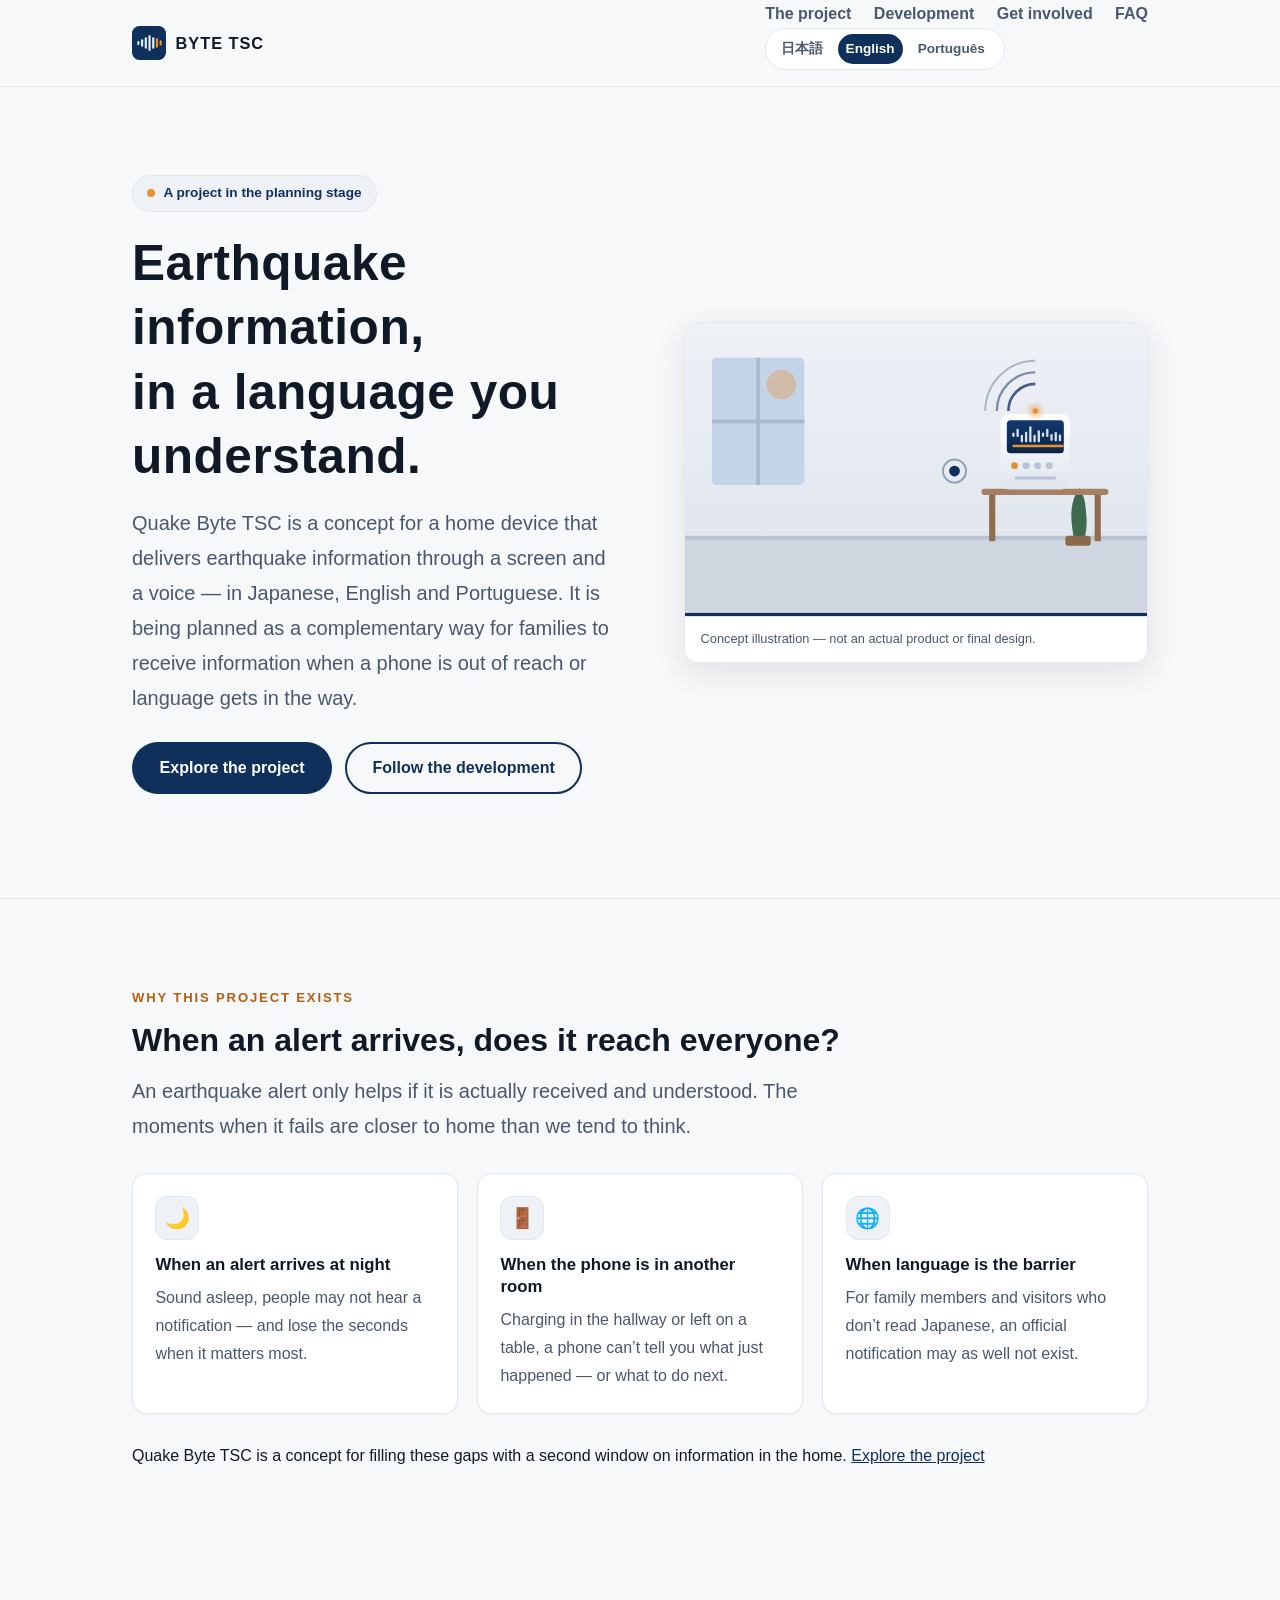
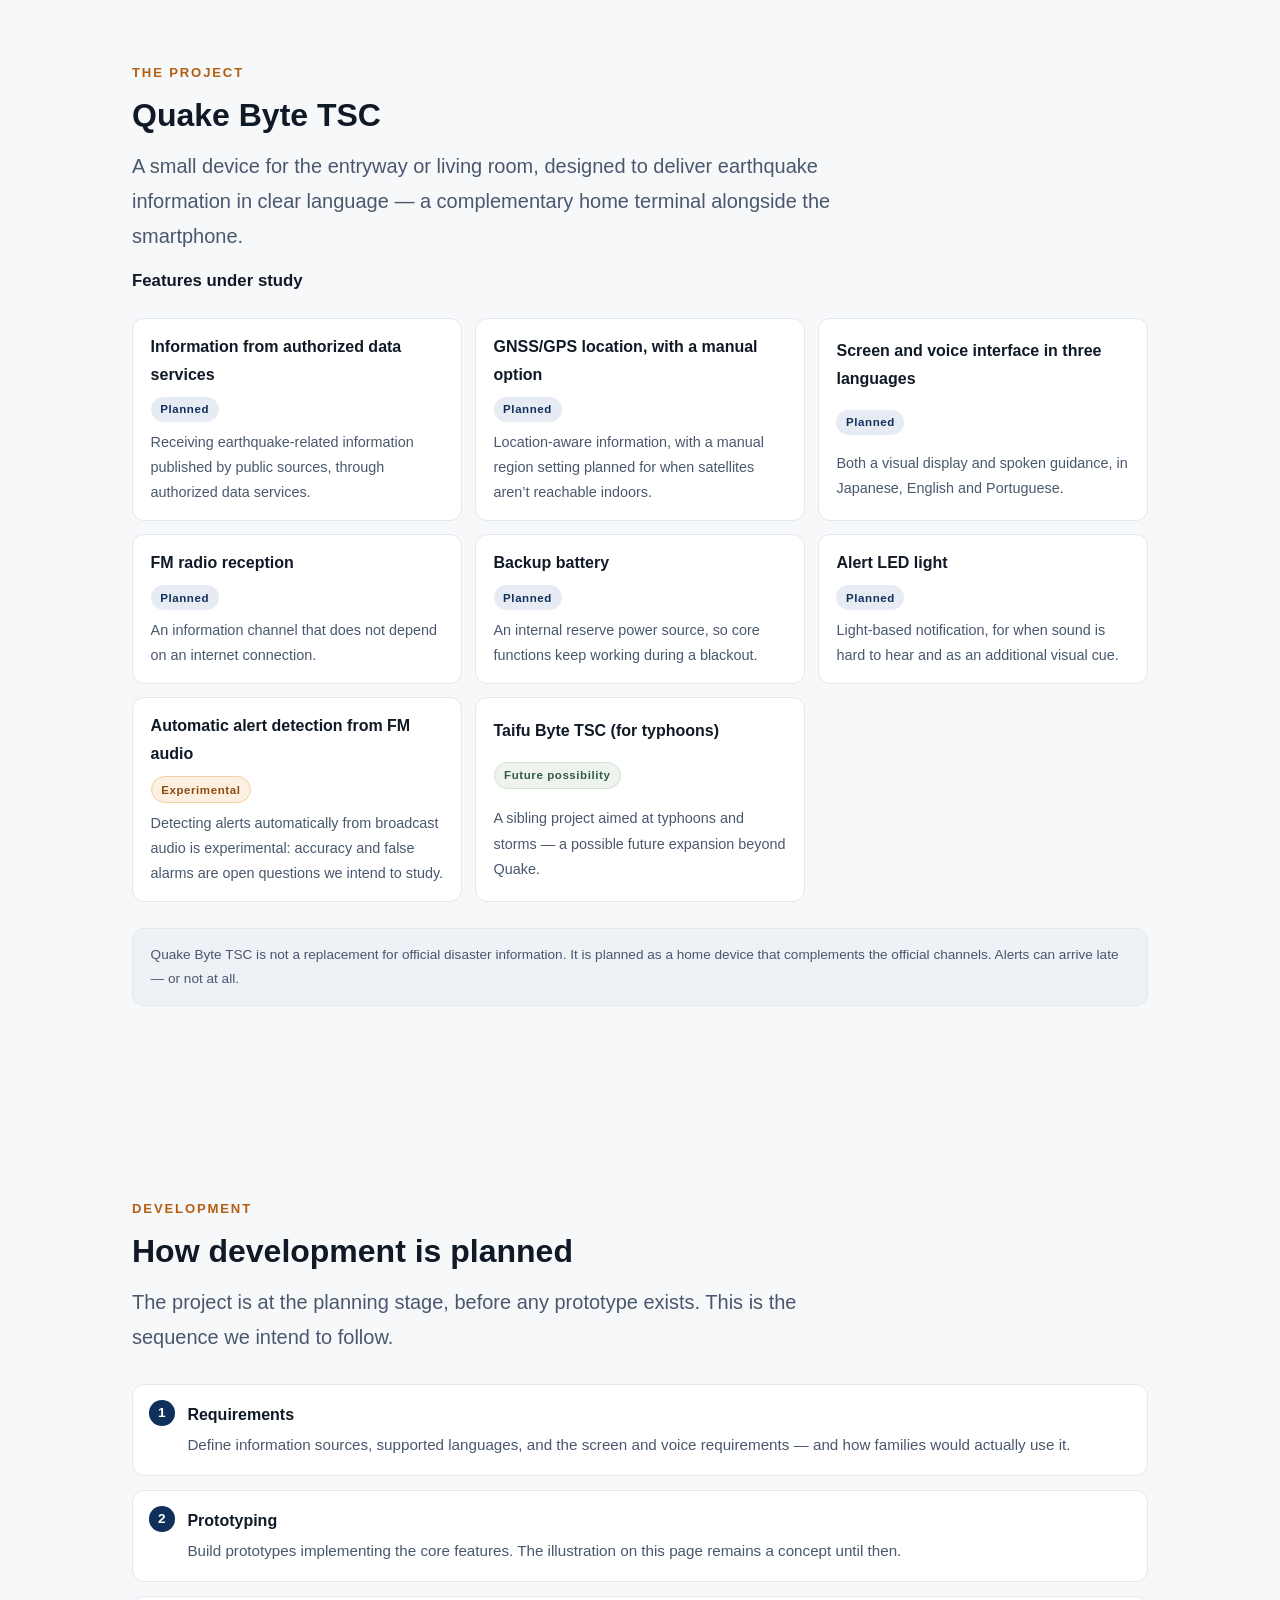
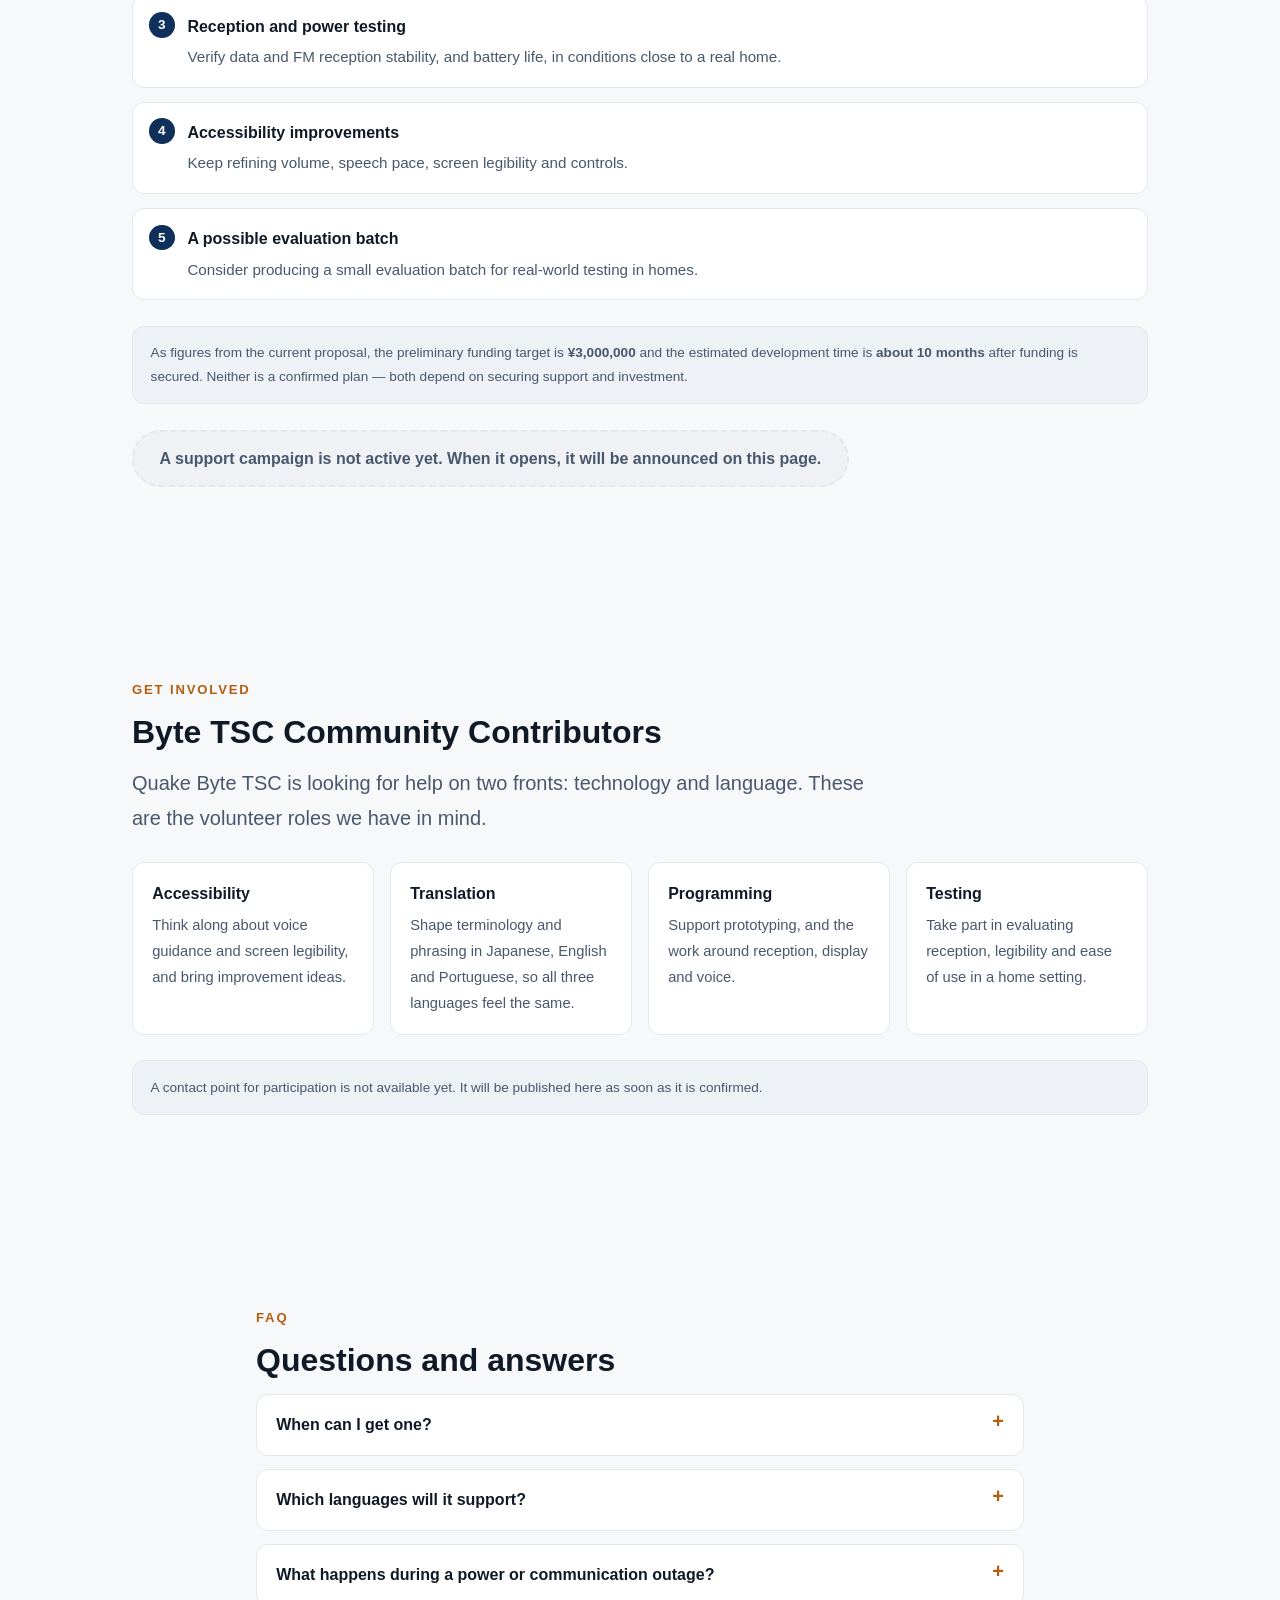
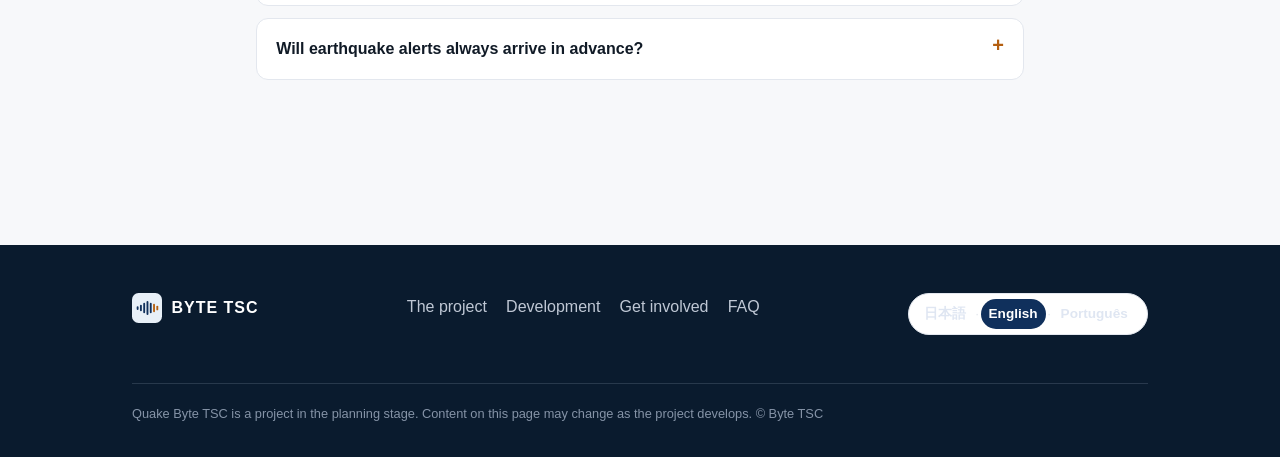
==== en/index.html @ 593bc24e "feat: add multilingual Byte TSC institutional landing page" ====
<!DOCTYPE html>
<html lang="en" data-alt-ja="/" data-alt-en="/en/" data-alt-pt="/pt/">
<head>
  <meta charset="utf-8">
  <meta name="viewport" content="width=device-width, initial-scale=1">

  <title>Quake Byte TSC — Earthquake information in a language you understand. | Byte TSC</title>
  <!-- DEPLOY-METADATA: generated only after confirmed deployment URL -->
  <meta name="description" content="Quake Byte TSC is a concept for a home device that delivers earthquake information through screen and voice. Planned in Japanese, English and Portuguese as a complementary information channel for every family.">


  <link rel="alternate" hreflang="ja" href="/">
  <link rel="alternate" hreflang="en" href="/en/">
  <link rel="alternate" hreflang="pt" href="/pt/">
  <link rel="alternate" hreflang="x-default" href="/">

  <meta property="og:type" content="website">
  <meta property="og:site_name" content="Byte TSC">
  <meta property="og:title" content="Quake Byte TSC — Earthquake information in a language you understand.">
  <meta property="og:description" content="A concept for a home device that delivers earthquake information through screen and voice, in Japanese, English and Portuguese. Byte TSC’s first project.">
  <meta property="og:image:width" content="1200">
  <meta property="og:image:height" content="630">
  <meta property="og:image:alt" content="Concept illustration of the Quake Byte TSC device alongside the BYTE TSC logo">
  <meta property="og:locale" content="en_US">
  <meta property="og:locale:alternate" content="ja_JP">
  <meta property="og:locale:alternate" content="pt_BR">
  <meta name="twitter:card" content="summary_large_image">

  <meta name="theme-color" content="#10305c">
  <link rel="icon" href="/assets/favicon.svg" type="image/svg+xml">
  <link rel="icon" href="/assets/favicon-32.png" type="image/png" sizes="32x32">
  <link rel="icon" href="/assets/favicon-16.png" type="image/png" sizes="16x16">
  <link rel="apple-touch-icon" href="/assets/apple-touch-icon.png">
  <link rel="manifest" href="/site.webmanifest">

  <link rel="stylesheet" href="/assets/css/style.css">
  <script src="/assets/js/lang.js" defer></script>
</head>
<body>
  <a class="skip-link" href="#main">Skip to main content</a>

  <header class="site-header">
    <div class="wrap">
      <a class="brand" href="/en/" aria-label="Byte TSC home (English)">
        <img src="/assets/brand/symbol.svg" alt="" width="34" height="34">
        <span>BYTE TSC</span>
      </a>
      <button class="menu-toggle" type="button" aria-controls="site-nav" aria-expanded="false">Menu</button>
      <nav class="site-nav" id="site-nav" aria-label="Site navigation">
        <ul>
          <li><a href="#project">The project</a></li>
          <li><a href="#development">Development</a></li>
          <li><a href="#participate">Get involved</a></li>
          <li><a href="#faq">FAQ</a></li>
        </ul>
        <p class="lang-switch" data-lang-switch aria-label="Choose language">
          <a data-lang="ja" href="/">日本語</a>
          <span class="sep" aria-hidden="true">·</span>
          <a data-lang="en" href="/en/">English</a>
          <span class="sep" aria-hidden="true">·</span>
          <a data-lang="pt" href="/pt/">Português</a>
        </p>
      </nav>
    </div>
  </header>

  <main id="main">

    <section class="hero" aria-labelledby="hero-title">
      <div class="wrap hero-grid">
        <div>
          <p class="badge">A project in the planning stage</p>
          <h1 id="hero-title">Earthquake information,<br>in a language you understand.</h1>
          <p class="lede">Quake Byte TSC is a concept for a home device that delivers earthquake information through a screen and a voice — in Japanese, English and Portuguese. It is being planned as a complementary way for families to receive information when a phone is out of reach or language gets in the way.</p>
          <p class="btn-row">
            <a class="btn btn-primary" href="#project">Explore the project</a>
            <a class="btn btn-ghost" href="#development">Follow the development</a>
          </p>
        </div>
        <figure class="hero-figure">
          <img src="/assets/img/hero-device.svg"
               alt="Concept illustration of the Quake Byte TSC device in a home: a small terminal on a low shelf showing earthquake information on its screen, with broadcast waves arriving from the left."
               width="1200" height="760" fetchpriority="high">
          <figcaption>Concept illustration — not an actual product or final design.</figcaption>
        </figure>
      </div>
    </section>

    <section class="section" id="situations" aria-labelledby="situations-title">
      <div class="wrap">
        <div class="section-head">
          <p class="eyebrow">Why this project exists</p>
          <h2 id="situations-title">When an alert arrives, does it reach everyone?</h2>
          <p class="lede">An earthquake alert only helps if it is actually received and understood. The moments when it fails are closer to home than we tend to think.</p>
        </div>
        <div class="card-grid">
          <div class="card">
            <div class="card-icon" aria-hidden="true">🌙</div>
            <h3>When an alert arrives at night</h3>
            <p>Sound asleep, people may not hear a notification — and lose the seconds when it matters most.</p>
          </div>
          <div class="card">
            <div class="card-icon" aria-hidden="true">🚪</div>
            <h3>When the phone is in another room</h3>
            <p>Charging in the hallway or left on a table, a phone can’t tell you what just happened — or what to do next.</p>
          </div>
          <div class="card">
            <div class="card-icon" aria-hidden="true">🌐</div>
            <h3>When language is the barrier</h3>
            <p>For family members and visitors who don’t read Japanese, an official notification may as well not exist.</p>
          </div>
        </div>
        <p style="margin-top:1.8rem">
          Quake Byte TSC is a concept for filling these gaps with a second window on information in the home.
          <a href="#project">Explore the project</a>
        </p>
      </div>
    </section>

    <section class="section" id="project" aria-labelledby="project-title">
      <div class="wrap">
        <div class="section-head">
          <p class="eyebrow">The project</p>
          <h2 id="project-title">Quake Byte TSC</h2>
          <p class="lede">A small device for the entryway or living room, designed to deliver earthquake information in clear language — a complementary home terminal alongside the smartphone.</p>
        </div>

        <h3>Features under study</h3>
        <ul class="feature-list">
          <li>
            <span class="fl-label">Information from authorized data services</span>
            <span class="tag tag-plan">Planned</span>
            <span class="fl-desc">Receiving earthquake-related information published by public sources, through authorized data services.</span>
          </li>
          <li>
            <span class="fl-label">GNSS/GPS location, with a manual option</span>
            <span class="tag tag-plan">Planned</span>
            <span class="fl-desc">Location-aware information, with a manual region setting planned for when satellites aren’t reachable indoors.</span>
          </li>
          <li>
            <span class="fl-label">Screen and voice interface in three languages</span>
            <span class="tag tag-plan">Planned</span>
            <span class="fl-desc">Both a visual display and spoken guidance, in Japanese, English and Portuguese.</span>
          </li>
          <li>
            <span class="fl-label">FM radio reception</span>
            <span class="tag tag-plan">Planned</span>
            <span class="fl-desc">An information channel that does not depend on an internet connection.</span>
          </li>
          <li>
            <span class="fl-label">Backup battery</span>
            <span class="tag tag-plan">Planned</span>
            <span class="fl-desc">An internal reserve power source, so core functions keep working during a blackout.</span>
          </li>
          <li>
            <span class="fl-label">Alert LED light</span>
            <span class="tag tag-plan">Planned</span>
            <span class="fl-desc">Light-based notification, for when sound is hard to hear and as an additional visual cue.</span>
          </li>
          <li>
            <span class="fl-label">Automatic alert detection from FM audio</span>
            <span class="tag tag-exp">Experimental</span>
            <span class="fl-desc">Detecting alerts automatically from broadcast audio is experimental: accuracy and false alarms are open questions we intend to study.</span>
          </li>
          <li>
            <span class="fl-label">Taifu Byte TSC (for typhoons)</span>
            <span class="tag tag-future">Future possibility</span>
            <span class="fl-desc">A sibling project aimed at typhoons and storms — a possible future expansion beyond Quake.</span>
          </li>
        </ul>

        <p class="footnote">Quake Byte TSC is not a replacement for official disaster information. It is planned as a home device that complements the official channels. Alerts can arrive late — or not at all.</p>
      </div>
    </section>

    <section class="section" id="development" aria-labelledby="development-title">
      <div class="wrap">
        <div class="section-head">
          <p class="eyebrow">Development</p>
          <h2 id="development-title">How development is planned</h2>
          <p class="lede">The project is at the planning stage, before any prototype exists. This is the sequence we intend to follow.</p>
        </div>

        <ol class="steps">
          <li>
            <strong>Requirements</strong>
            <p>Define information sources, supported languages, and the screen and voice requirements — and how families would actually use it.</p>
          </li>
          <li>
            <strong>Prototyping</strong>
            <p>Build prototypes implementing the core features. The illustration on this page remains a concept until then.</p>
          </li>
          <li>
            <strong>Reception and power testing</strong>
            <p>Verify data and FM reception stability, and battery life, in conditions close to a real home.</p>
          </li>
          <li>
            <strong>Accessibility improvements</strong>
            <p>Keep refining volume, speech pace, screen legibility and controls.</p>
          </li>
          <li>
            <strong>A possible evaluation batch</strong>
            <p>Consider producing a small evaluation batch for real-world testing in homes.</p>
          </li>
        </ol>

        <p class="footnote">
          As figures from the current proposal, the preliminary funding target is <strong>¥3,000,000</strong> and the estimated development time is <strong>about 10 months</strong> after funding is secured.
          Neither is a confirmed plan — both depend on securing support and investment.
        </p>

        <!-- TODO(confirm before publishing): when a support campaign is live with a confirmed URL, replace the note below with a real button.
             Example: <a class="btn btn-primary" href="https://…">Support the project</a>
        -->
        <p style="margin-top:1.6rem">
          <span class="btn-disabled-note">A support campaign is not active yet. When it opens, it will be announced on this page.</span>
        </p>
      </div>
    </section>

    <section class="section" id="participate" aria-labelledby="participate-title">
      <div class="wrap">
        <div class="section-head">
          <p class="eyebrow">Get involved</p>
          <h2 id="participate-title">Byte TSC Community Contributors</h2>
          <p class="lede">Quake Byte TSC is looking for help on two fronts: technology and language. These are the volunteer roles we have in mind.</p>
        </div>

        <div class="roles">
          <div class="role">
            <strong>Accessibility</strong>
            <p>Think along about voice guidance and screen legibility, and bring improvement ideas.</p>
          </div>
          <div class="role">
            <strong>Translation</strong>
            <p>Shape terminology and phrasing in Japanese, English and Portuguese, so all three languages feel the same.</p>
          </div>
          <div class="role">
            <strong>Programming</strong>
            <p>Support prototyping, and the work around reception, display and voice.</p>
          </div>
          <div class="role">
            <strong>Testing</strong>
            <p>Take part in evaluating reception, legibility and ease of use in a home setting.</p>
          </div>
        </div>

        <!-- TODO(confirm before publishing): replace the note below with real registration/contact links once destinations are confirmed.
             Example: <a class="btn btn-primary" href="https://…">Join the contributors</a>
        -->
        <p class="footnote">A contact point for participation is not available yet. It will be published here as soon as it is confirmed.</p>
      </div>
    </section>

    <section class="section" id="faq" aria-labelledby="faq-title">
      <div class="wrap faq">
        <div class="section-head">
          <p class="eyebrow">FAQ</p>
          <h2 id="faq-title">Questions and answers</h2>
        </div>

        <details>
          <summary>When can I get one?</summary>
          <div class="faq-body">
            <p>Quake Byte TSC is a project in the planning stage — there is no release date at this point. Progress will be shared in the <a href="#development">Development</a> section.</p>
          </div>
        </details>

        <details>
          <summary>Which languages will it support?</summary>
          <div class="faq-body">
            <p>Japanese, English and Brazilian Portuguese are planned, on both screen and voice. Additional languages may be considered in the future.</p>
          </div>
        </details>

        <details>
          <summary>What happens during a power or communication outage?</summary>
          <div class="faq-body">
            <p>A backup battery and FM reception are planned, so some functions are intended to keep working without mains power or an internet connection. That said, the information available will be limited by the circumstances.</p>
          </div>
        </details>

        <details>
          <summary>Will earthquake alerts always arrive in advance?</summary>
          <div class="faq-body">
            <p>No. Depending on how alerts are distributed, they can arrive late — or not at all. Quake Byte TSC is not a replacement for official information from public authorities and weather services; it is planned as a complementary home device. Always confirm evacuation and other decisions with official sources.</p>
          </div>
        </details>
      </div>
    </section>

  </main>

  <footer class="site-footer">
    <div class="wrap">
      <p class="footer-brand">
        <img src="/assets/brand/symbol-dark.svg" alt="" width="30" height="30">
        <span>BYTE TSC</span>
      </p>
      <ul class="footer-nav" aria-label="Footer navigation">
        <li><a href="#project">The project</a></li>
        <li><a href="#development">Development</a></li>
        <li><a href="#participate">Get involved</a></li>
        <li><a href="#faq">FAQ</a></li>
      </ul>
      <p class="lang-switch" data-lang-switch aria-label="Choose language">
        <a data-lang="ja" href="/">日本語</a>
        <span class="sep" aria-hidden="true">·</span>
        <a data-lang="en" href="/en/">English</a>
        <span class="sep" aria-hidden="true">·</span>
        <a data-lang="pt" href="/pt/">Português</a>
      </p>
      <div class="footer-legal">
        <p>Quake Byte TSC is a project in the planning stage. Content on this page may change as the project develops. &copy; Byte TSC</p>
      </div>
    </div>
  </footer>
</body>
</html>
---- assets/css/style.css ----
/* ============================================================
   Byte TSC — Quake Byte TSC landing page
   Static site. No build step required for the page itself;
   raster assets are regenerated with scripts/make_raster_assets.py
   ============================================================ */

:root {
  --navy: #10305c;
  --navy-deep: #0a1b2e;
  --navy-soft: #12386e;
  --ink: #101a26;
  --muted: #49586d;
  --paper: #f7f8fa;
  --line: #e3e7ee;
  --card: #ffffff;
  --amber: #e8912d;
  --amber-deep: #b45f10; /* accessible on light bg */
  --focus: #b45f10;
  --radius: 14px;
  --shadow: 0 10px 30px rgba(16, 26, 38, 0.1);
  --font-jp: "Hiragino Sans", "Hiragino Kaku Gothic ProN", "Yu Gothic UI", "Yu Gothic", "Meiryo", "Noto Sans JP", sans-serif;
  --font-latin: "Helvetica Neue", Arial, "Segoe UI", sans-serif;
  --wrap: 1080px;
}

* { box-sizing: border-box; }

html { -webkit-text-size-adjust: 100%; }

body {
  margin: 0;
  font-family: var(--font-jp);
  color: var(--ink);
  background: var(--paper);
  line-height: 1.75;
  font-size: 16px;
  overflow-x: hidden;
}

img { max-width: 100%; height: auto; display: block; }
a { color: var(--navy); }
a:hover { color: var(--navy-soft); }

/* ---------- accessibility ---------- */

:focus-visible {
  outline: 3px solid var(--focus);
  outline-offset: 2px;
  border-radius: 4px;
}

.skip-link {
  position: absolute;
  left: -10000px;
  top: 0;
  z-index: 100;
  background: var(--navy);
  color: #fff;
  padding: 0.7rem 1.2rem;
  border-radius: 0 0 var(--radius) 0;
}
.skip-link:focus { left: 0; }

.visually-hidden {
  position: absolute;
  width: 1px; height: 1px;
  margin: -1px; padding: 0;
  overflow: hidden;
  clip: rect(0 0 0 0);
  white-space: nowrap;
  border: 0;
}

@media (prefers-reduced-motion: reduce) {
  *, *::before, *::after {
    animation-duration: 0.01ms !important;
    animation-iteration-count: 1 !important;
    transition-duration: 0.01ms !important;
    scroll-behavior: auto !important;
  }
}

/* ---------- layout helpers ---------- */

.wrap {
  max-width: var(--wrap);
  margin-inline: auto;
  padding-inline: clamp(1rem, 4vw, 2rem);
}

.section { padding-block: clamp(3rem, 7vw, 5.5rem); }

.section-head { max-width: 46rem; }

.eyebrow {
  font-size: 0.82rem;
  font-weight: 700;
  letter-spacing: 0.14em;
  text-transform: uppercase;
  color: var(--amber-deep);
  margin: 0 0 0.6rem;
}

h1, h2, h3 { line-height: 1.3; color: var(--ink); font-weight: 700; }
h2 { font-size: clamp(1.45rem, 3vw, 2rem); margin: 0 0 0.8rem; }
h3 { font-size: 1.05rem; margin: 0 0 0.5rem; }

p { margin: 0 0 1rem; }
.lede { font-size: clamp(1.05rem, 2vw, 1.25rem); color: var(--muted); }

code { font-family: ui-monospace, "SF Mono", Menlo, Consolas, monospace; font-size: 0.9em; }

/* ---------- buttons & CTAs ---------- */

.btn {
  display: inline-block;
  padding: 0.8rem 1.6rem;
  border-radius: 999px;
  font-weight: 700;
  text-decoration: none;
  border: 2px solid transparent;
  cursor: pointer;
  font-size: 1rem;
  line-height: 1.4;
  font-family: inherit;
}
.btn-primary {
  background: var(--navy);
  color: #fff;
}
.btn-primary:hover { background: var(--navy-soft); color: #fff; }
.btn-ghost {
  background: transparent;
  color: var(--navy);
  border-color: var(--navy);
}
.btn-ghost:hover { background: rgba(16, 48, 92, 0.08); }
.btn-row { display: flex; flex-wrap: wrap; gap: 0.8rem; margin-top: 1.6rem; }

.btn-disabled-note {
  display: inline-block;
  padding: 0.8rem 1.6rem;
  border-radius: 999px;
  border: 2px dashed var(--line);
  color: var(--muted);
  background: rgba(227, 231, 238, 0.4);
  font-weight: 600;
}

/* ---------- header ---------- */

.site-header {
  position: sticky;
  top: 0;
  z-index: 50;
  background: rgba(247, 248, 250, 0.92);
  backdrop-filter: saturate(1.2) blur(8px);
  border-bottom: 1px solid var(--line);
}
.site-header .wrap {
  display: flex;
  align-items: center;
  gap: 1.25rem;
  min-height: 64px;
}

.brand {
  display: inline-flex;
  align-items: center;
  gap: 0.6rem;
  text-decoration: none;
  color: var(--ink);
  font-weight: 800;
  letter-spacing: 0.06em;
  font-family: var(--font-latin);
  font-size: 1.02rem;
  white-space: nowrap;
}
.brand img { width: 34px; height: 34px; }
.brand:hover { color: var(--ink); }

.site-nav { margin-left: auto; }
.site-nav ul {
  display: flex;
  gap: 1.4rem;
  list-style: none;
  margin: 0;
  padding: 0;
}
.site-nav a {
  text-decoration: none;
  color: var(--muted);
  font-weight: 600;
  padding-block: 0.4rem;
}
.site-nav a:hover, .site-nav a:focus-visible { color: var(--navy); }

.menu-toggle {
  display: none;
  background: var(--navy);
  color: #fff;
  border: 0;
  border-radius: 10px;
  padding: 0.55rem 1rem;
  font: inherit;
  font-weight: 700;
  cursor: pointer;
  margin-left: auto;
}

/* language switcher */
.lang-switch {
  display: inline-flex;
  align-items: center;
  gap: 0.1rem;
  padding: 0.3rem 0.7rem 0.3rem 0.4rem;
  border: 1px solid var(--line);
  border-radius: 999px;
  background: #fff;
  font-family: var(--font-latin);
  font-size: 0.85rem;
}
.lang-switch a {
  text-decoration: none;
  color: var(--muted);
  padding: 0.2rem 0.5rem;
  border-radius: 999px;
  font-weight: 600;
}
.lang-switch a:hover { color: var(--navy); }
.lang-switch a[aria-current="true"] {
  background: var(--navy);
  color: #fff;
}
.lang-switch .sep { color: var(--line); user-select: none; }

/* ---------- hero ---------- */

.hero { border-bottom: 1px solid var(--line); }
.hero-grid {
  display: grid;
  grid-template-columns: 1.05fr 1fr;
  gap: clamp(2rem, 5vw, 4rem);
  align-items: center;
  padding-block: clamp(3rem, 7vw, 5.5rem);
}

.hero h1 {
  font-size: clamp(1.9rem, 5vw, 3.1rem);
  margin: 0 0 1.1rem;
  letter-spacing: 0.01em;
}

.badge {
  display: inline-flex;
  align-items: center;
  gap: 0.5rem;
  background: #eef1f6;
  border: 1px solid var(--line);
  color: var(--navy);
  font-size: 0.85rem;
  font-weight: 700;
  padding: 0.35rem 0.9rem;
  border-radius: 999px;
  margin-bottom: 1.2rem;
}
.badge::before {
  content: "";
  width: 8px; height: 8px;
  border-radius: 50%;
  background: var(--amber);
}

.hero-figure {
  margin: 0;
  background: linear-gradient(180deg, #eef1f6, #e2e7ef);
  border: 1px solid var(--line);
  border-radius: var(--radius);
  overflow: hidden;
  box-shadow: var(--shadow);
}
.hero-figure img { width: 100%; }
.hero-figure figcaption {
  font-size: 0.8rem;
  color: var(--muted);
  padding: 0.7rem 1rem;
  border-top: 1px solid var(--line);
  background: #fff;
}

/* ---------- cards ---------- */

.card-grid {
  display: grid;
  grid-template-columns: repeat(auto-fit, minmax(230px, 1fr));
  gap: 1.2rem;
  margin-top: 1.8rem;
}
.card {
  background: var(--card);
  border: 1px solid var(--line);
  border-radius: var(--radius);
  padding: 1.4rem;
  box-shadow: 0 1px 2px rgba(16, 26, 38, 0.04);
}
.card p { color: var(--muted); margin: 0; }
.card .card-icon {
  width: 44px; height: 44px;
  border-radius: 12px;
  background: #eef1f6;
  border: 1px solid var(--line);
  display: grid;
  place-items: center;
  margin-bottom: 0.9rem;
  font-size: 1.25rem;
}

/* feature list */
.feature-list {
  list-style: none;
  margin: 1.6rem 0 0;
  padding: 0;
  display: grid;
  grid-template-columns: repeat(auto-fit, minmax(250px, 1fr));
  gap: 0.8rem;
}
.feature-list li {
  background: #fff;
  border: 1px solid var(--line);
  border-radius: 12px;
  padding: 0.9rem 1.1rem;
  display: flex;
  flex-wrap: wrap;
  gap: 0.5rem;
  align-items: center;
}
.feature-list .fl-label {
  font-weight: 700;
  display: block;
  width: 100%;
}
.feature-list .fl-desc { color: var(--muted); font-size: 0.9rem; width: 100%; }
.tag {
  font-size: 0.72rem;
  font-weight: 700;
  letter-spacing: 0.05em;
  padding: 0.15rem 0.6rem;
  border-radius: 999px;
  white-space: nowrap;
}
.tag-plan { background: #e7ecf4; color: var(--navy); }
.tag-exp {
  background: #fdf0e0;
  color: #8a4b12;
  border: 1px solid #f2cfa4;
}
.tag-future {
  background: #eef3ee;
  color: #2f5d3f;
  border: 1px solid #cfe3d3;
}

/* ---------- roadmap / steps ---------- */

.steps {
  list-style: none;
  counter-reset: step;
  margin: 1.8rem 0 0;
  padding: 0;
  display: grid;
  gap: 0.9rem;
}
.steps li {
  counter-increment: step;
  background: #fff;
  border: 1px solid var(--line);
  border-radius: 12px;
  padding: 1rem 1.2rem 1rem 3.4rem;
  position: relative;
}
.steps li::before {
  content: counter(step);
  position: absolute;
  left: 1rem;
  top: 0.95rem;
  width: 1.6rem; height: 1.6rem;
  border-radius: 50%;
  background: var(--navy);
  color: #fff;
  display: grid;
  place-items: center;
  font-size: 0.85rem;
  font-weight: 700;
  font-family: var(--font-latin);
}
.steps p { margin: 0.2rem 0 0; color: var(--muted); font-size: 0.95rem; }

.footnote {
  font-size: 0.85rem;
  color: var(--muted);
  background: #eef1f6;
  border: 1px solid var(--line);
  border-radius: 12px;
  padding: 0.9rem 1.1rem;
  margin-top: 1.6rem;
}

/* ---------- FAQ ---------- */

.faq { max-width: 52rem; }
.faq details {
  background: #fff;
  border: 1px solid var(--line);
  border-radius: 12px;
  padding: 0;
  margin-bottom: 0.8rem;
}
.faq summary {
  cursor: pointer;
  padding: 1rem 1.2rem;
  font-weight: 700;
  list-style: none;
  display: flex;
  justify-content: space-between;
  gap: 1rem;
}
.faq summary::-webkit-details-marker { display: none; }
.faq summary::after {
  content: "+";
  font-size: 1.25rem;
  color: var(--amber-deep);
  line-height: 1;
}
.faq details[open] summary::after { content: "–"; }
.faq .faq-body {
  padding: 0 1.2rem 1.1rem;
  color: var(--muted);
}
.faq .faq-body p:last-child { margin-bottom: 0; }

/* ---------- participate ---------- */

.roles {
  display: grid;
  grid-template-columns: repeat(auto-fit, minmax(200px, 1fr));
  gap: 1rem;
  margin-top: 1.6rem;
}
.role {
  background: #fff;
  border: 1px solid var(--line);
  border-radius: 12px;
  padding: 1.1rem 1.2rem;
}
.role strong { display: block; margin-bottom: 0.3rem; }
.role p { margin: 0; color: var(--muted); font-size: 0.92rem; }

/* ---------- footer ---------- */

.site-footer {
  background: var(--navy-deep);
  color: #b9c6da;
  padding: 3rem 0 2rem;
  margin-top: 4rem;
}
.site-footer a { color: #dfe6f2; }
.site-footer .wrap {
  display: flex;
  flex-wrap: wrap;
  gap: 2rem;
  align-items: flex-start;
  justify-content: space-between;
}
.footer-brand {
  display: flex;
  align-items: center;
  gap: 0.6rem;
  color: #fff;
  font-weight: 800;
  font-family: var(--font-latin);
  letter-spacing: 0.06em;
}
.footer-brand img { width: 30px; height: 30px; }
.footer-nav { list-style: none; display: flex; flex-wrap: wrap; gap: 1.2rem; padding: 0; margin: 0; }
.footer-nav a { text-decoration: none; opacity: 0.85; }
.footer-nav a:hover { opacity: 1; }
.footer-legal {
  flex-basis: 100%;
  font-size: 0.8rem;
  opacity: 0.7;
  border-top: 1px solid rgba(185, 198, 218, 0.25);
  padding-top: 1.2rem;
}
.footer-legal p { margin: 0; }

/* ---------- responsive ---------- */

@media (max-width: 900px) {
  .hero-grid { grid-template-columns: 1fr; }
  .hero-figure { order: -1; }
}

@media (max-width: 760px) {
  .menu-toggle { display: block; }
  .site-header .wrap { flex-wrap: wrap; padding-block: 0.6rem; }

  /* JS closes the panel by adding body.nav-closed; without JS it stays open */
  body.nav-closed .site-nav {
    display: none;
  }
  .site-nav {
    flex-basis: 100%;
    padding-block: 0.4rem 0.8rem;
  }
  .site-nav ul { flex-direction: column; gap: 0.4rem; }
  .site-nav a { display: block; padding-block: 0.5rem; }
  .lang-switch { margin-top: 0.6rem; }
}

@media (min-width: 761px) {
  .site-header .wrap { flex-wrap: nowrap; }
}
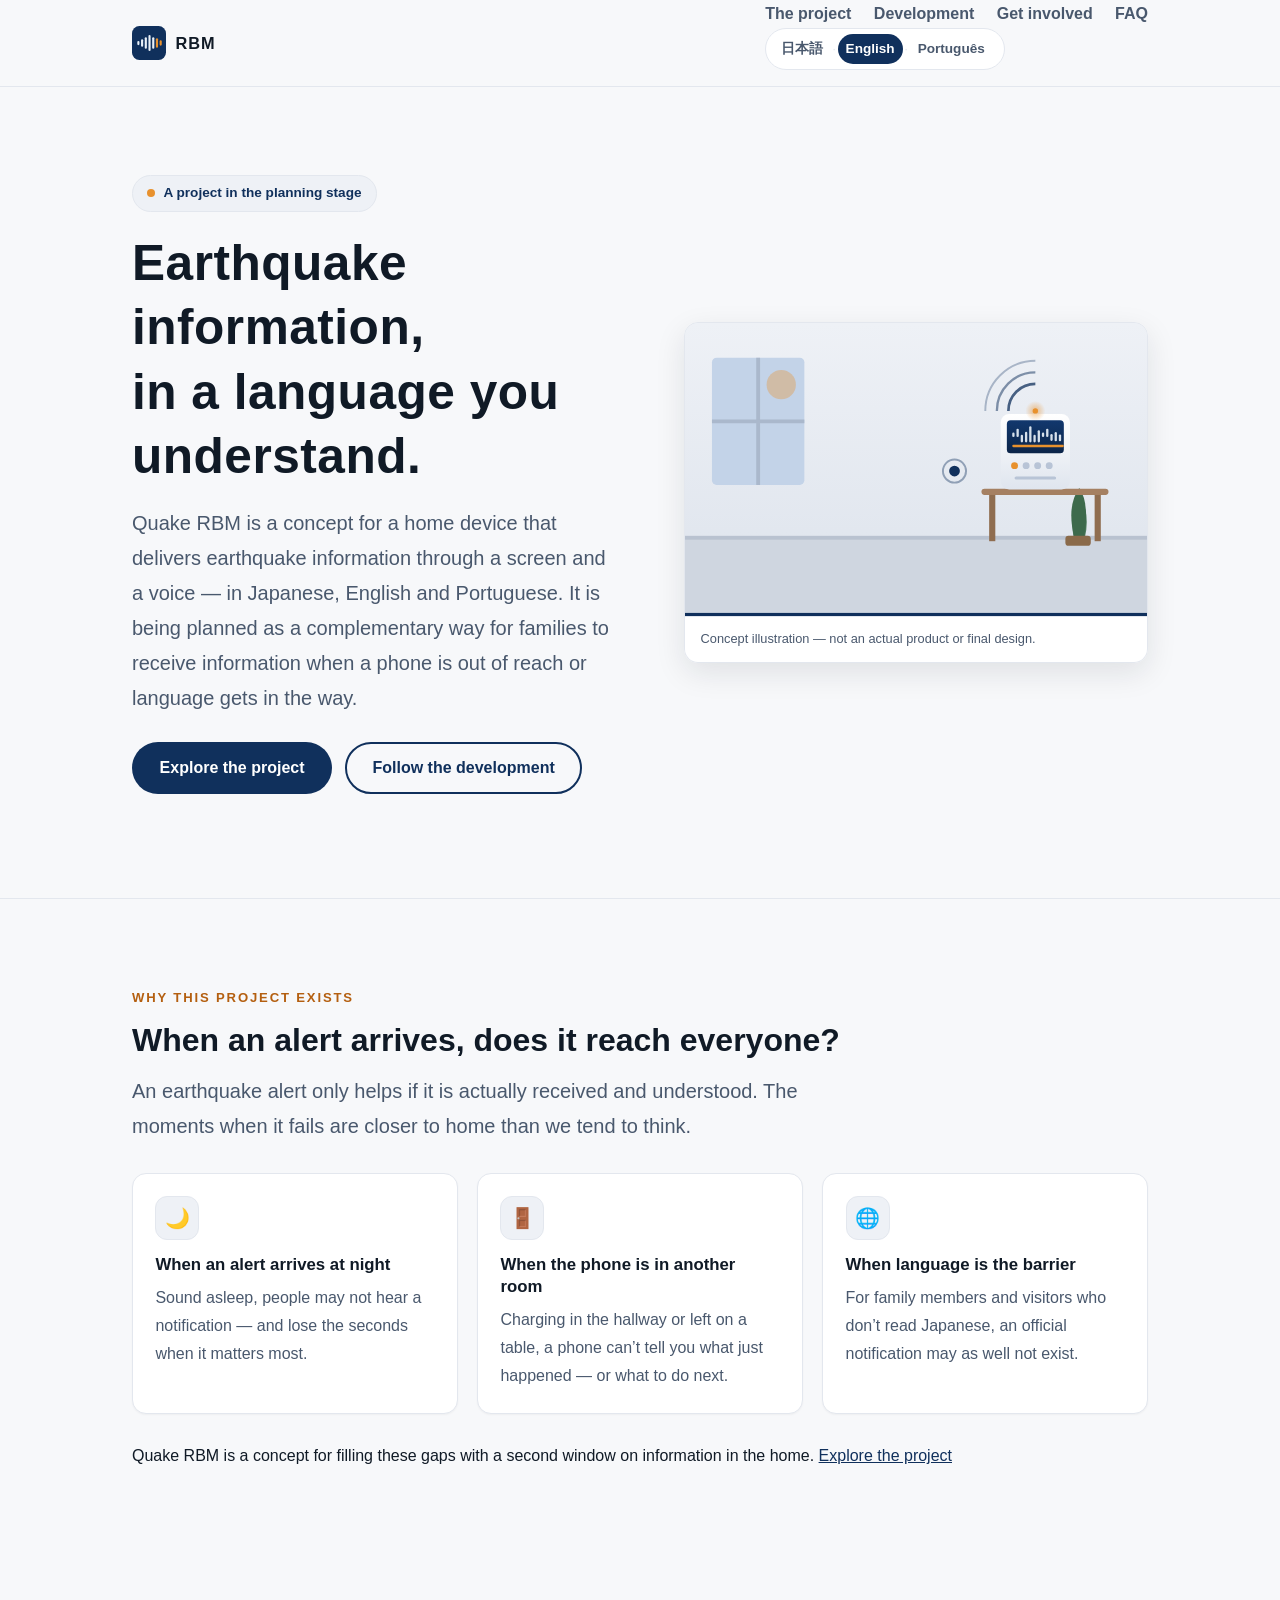
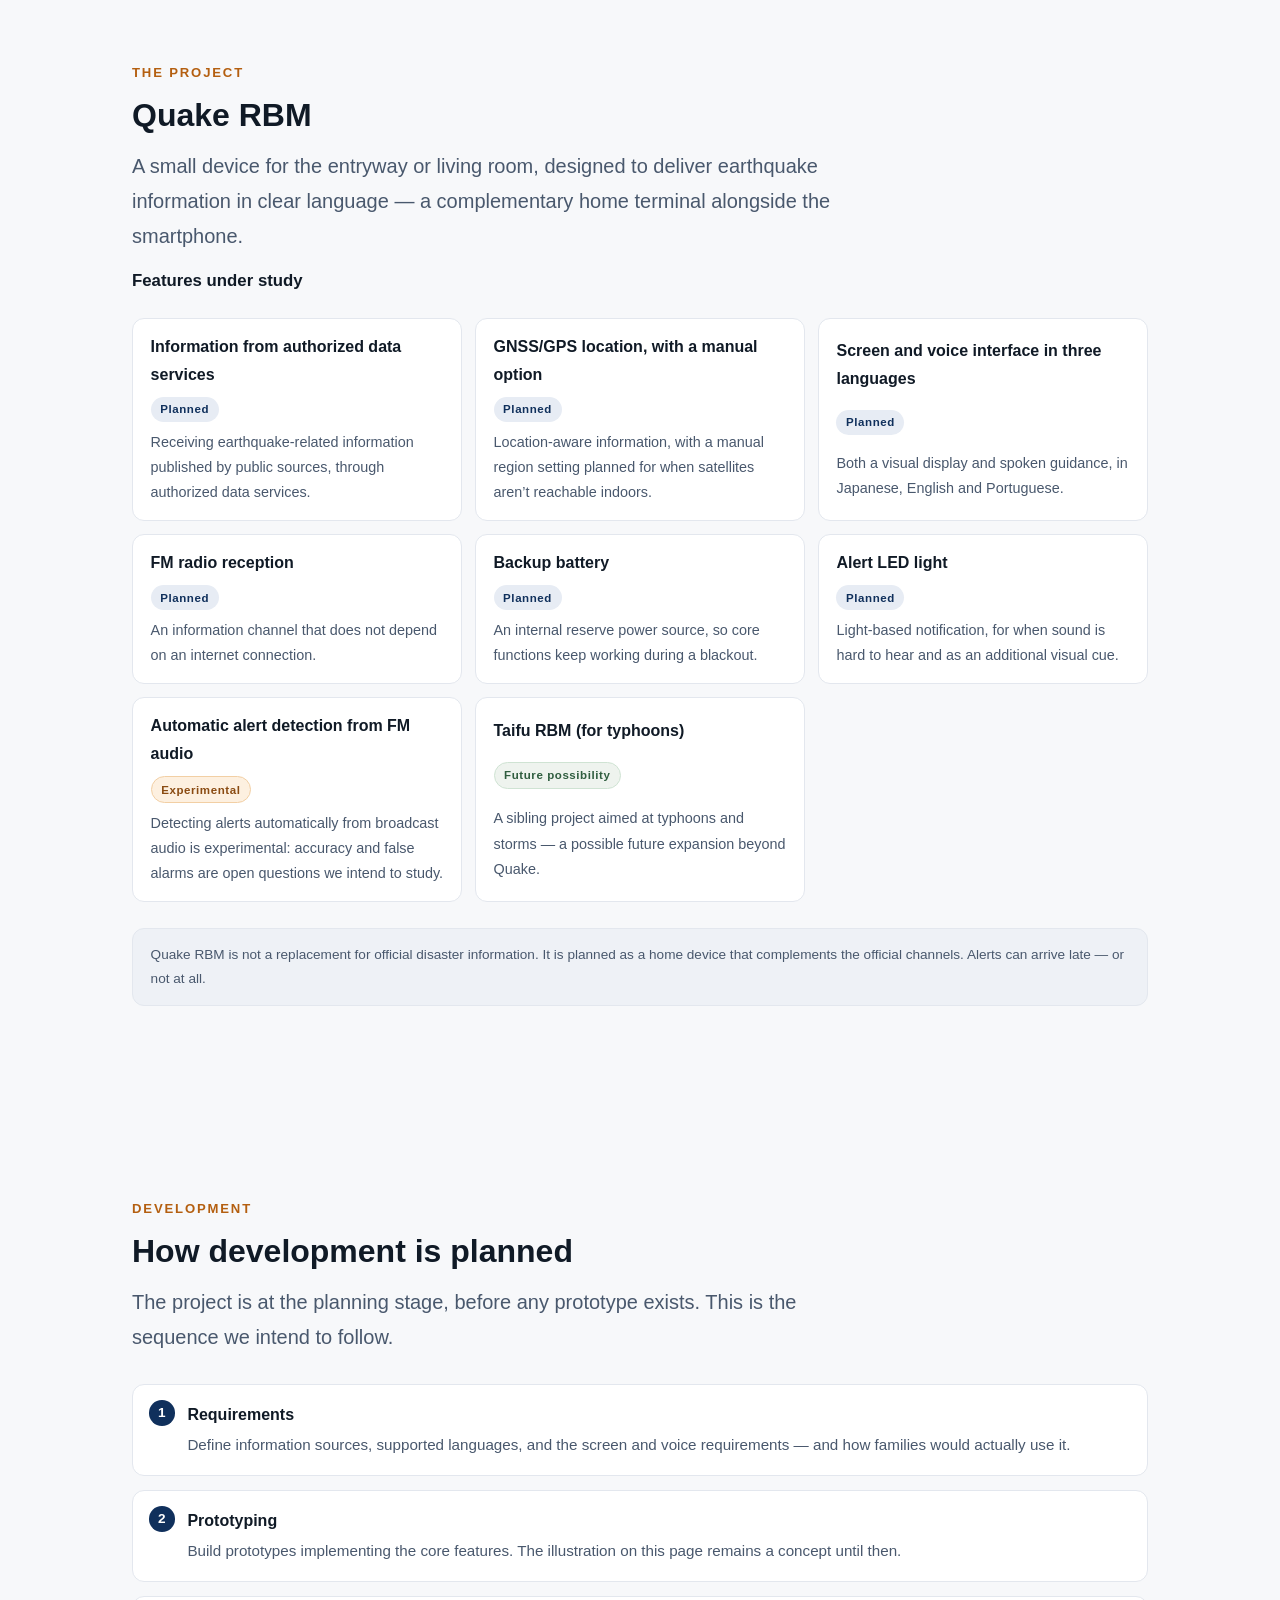
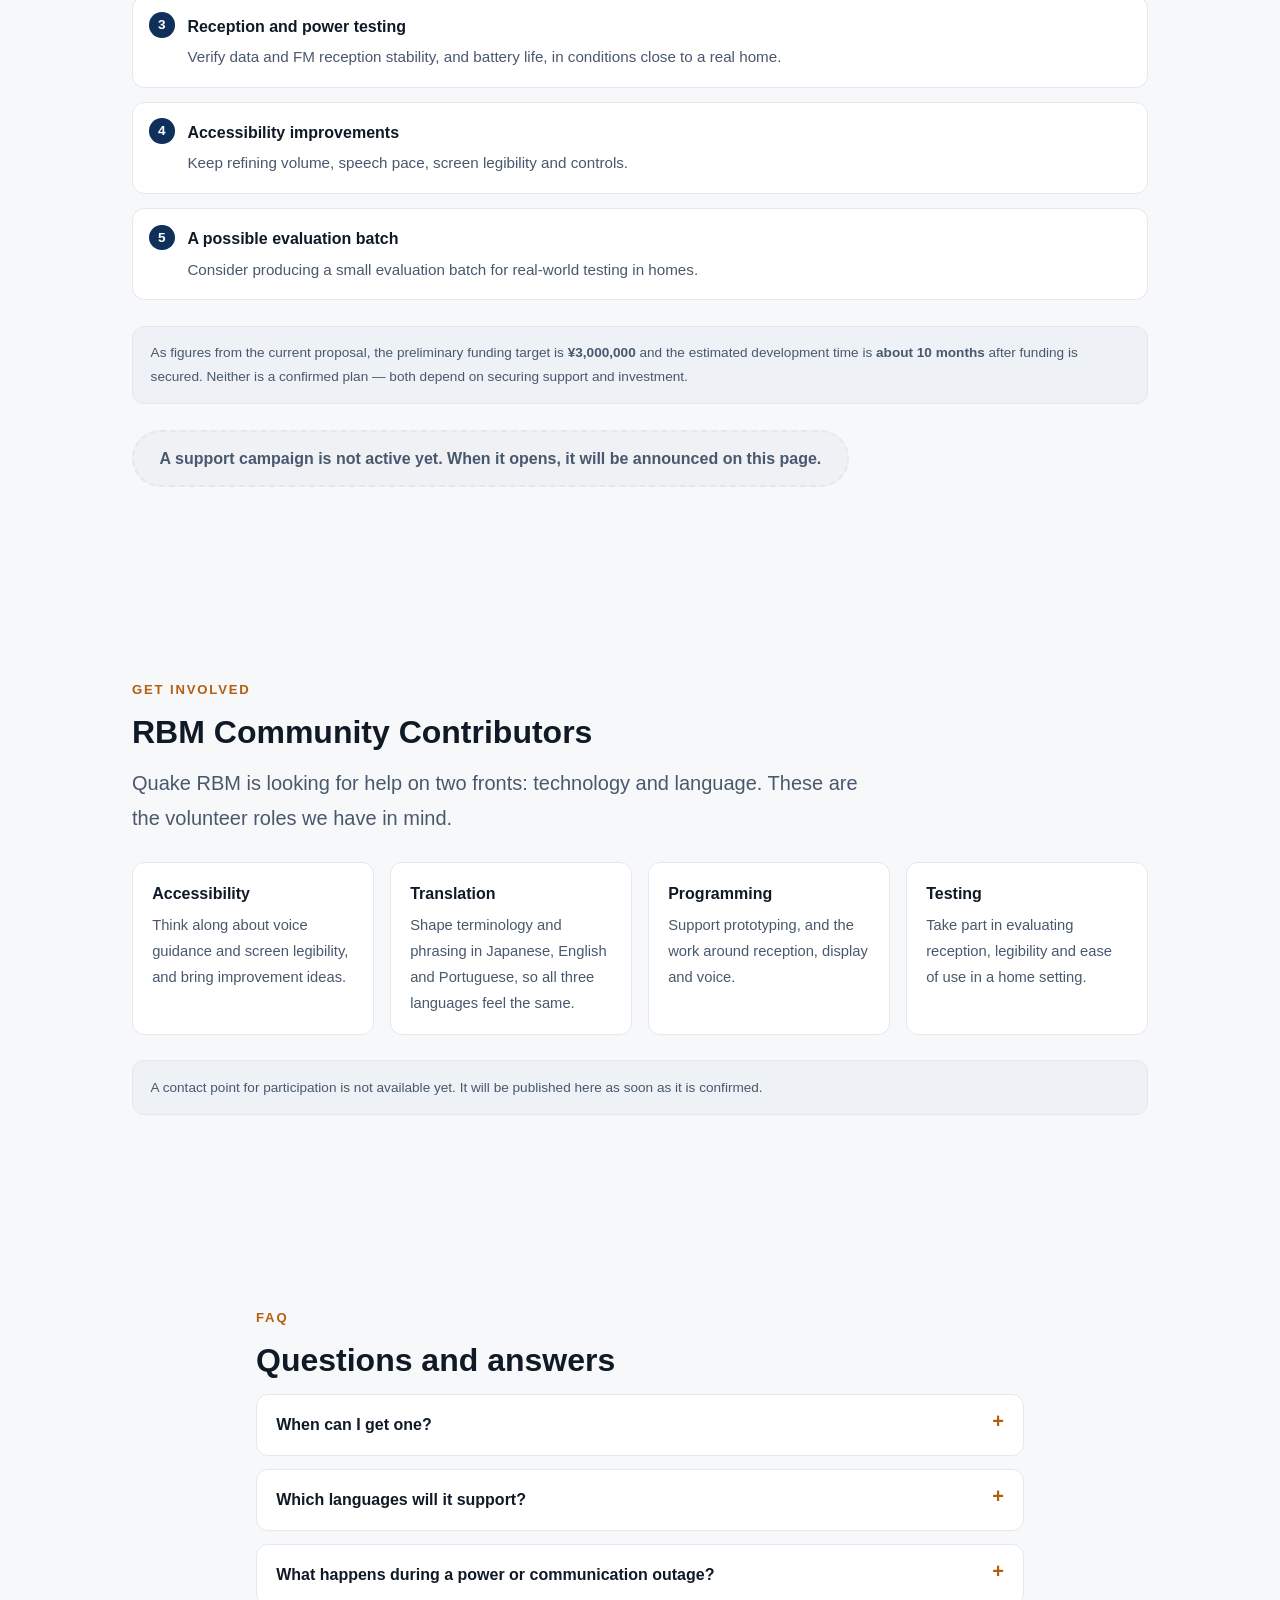
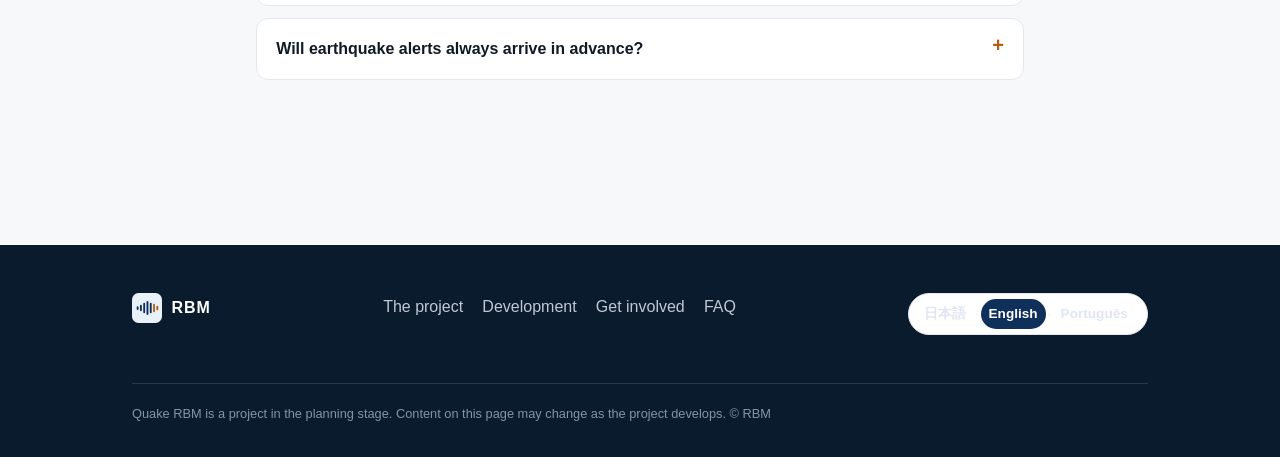
==== commit 1c0794e9: "feat: rebrand site to RBM and configure financeself.jp" ====
--- a/en/index.html
+++ b/en/index.html
@@ -4,23 +4,28 @@
   <meta charset="utf-8">
   <meta name="viewport" content="width=device-width, initial-scale=1">
 
-  <title>Quake Byte TSC — Earthquake information in a language you understand. | Byte TSC</title>
+  <title>Quake RBM — Earthquake information in a language you understand. | RBM</title>
   <!-- DEPLOY-METADATA: generated only after confirmed deployment URL -->
-  <meta name="description" content="Quake Byte TSC is a concept for a home device that delivers earthquake information through screen and voice. Planned in Japanese, English and Portuguese as a complementary information channel for every family.">
-
-
-  <link rel="alternate" hreflang="ja" href="/">
-  <link rel="alternate" hreflang="en" href="/en/">
-  <link rel="alternate" hreflang="pt" href="/pt/">
-  <link rel="alternate" hreflang="x-default" href="/">
+  <!-- DEPLOY-METADATA:START -->
+  <link rel="canonical" href="https://financeself.jp/en/">
+  <link rel="alternate" hreflang="ja" href="https://financeself.jp/">
+  <link rel="alternate" hreflang="en" href="https://financeself.jp/en/">
+  <link rel="alternate" hreflang="pt" href="https://financeself.jp/pt/">
+  <link rel="alternate" hreflang="x-default" href="https://financeself.jp/">
+  <meta property="og:url" content="https://financeself.jp/en/">
+  <meta property="og:image" content="https://financeself.jp/assets/img/og-share.png">
+  <!-- DEPLOY-METADATA:END -->
+  <meta name="description" content="Quake RBM is a concept for a home device that delivers earthquake information through screen and voice. Planned in Japanese, English and Portuguese as a complementary information channel for every family.">
+
+
 
   <meta property="og:type" content="website">
-  <meta property="og:site_name" content="Byte TSC">
-  <meta property="og:title" content="Quake Byte TSC — Earthquake information in a language you understand.">
-  <meta property="og:description" content="A concept for a home device that delivers earthquake information through screen and voice, in Japanese, English and Portuguese. Byte TSC’s first project.">
+  <meta property="og:site_name" content="RBM">
+  <meta property="og:title" content="Quake RBM — Earthquake information in a language you understand.">
+  <meta property="og:description" content="A concept for a home device that delivers earthquake information through screen and voice, in Japanese, English and Portuguese. RBM’s first project.">
   <meta property="og:image:width" content="1200">
   <meta property="og:image:height" content="630">
-  <meta property="og:image:alt" content="Concept illustration of the Quake Byte TSC device alongside the BYTE TSC logo">
+  <meta property="og:image:alt" content="Concept illustration of the Quake RBM device alongside the RBM logo">
   <meta property="og:locale" content="en_US">
   <meta property="og:locale:alternate" content="ja_JP">
   <meta property="og:locale:alternate" content="pt_BR">
@@ -41,9 +46,9 @@
 
   <header class="site-header">
     <div class="wrap">
-      <a class="brand" href="/en/" aria-label="Byte TSC home (English)">
+      <a class="brand" href="/en/" aria-label="RBM home (English)">
         <img src="/assets/brand/symbol.svg" alt="" width="34" height="34">
-        <span>BYTE TSC</span>
+        <span>RBM</span>
       </a>
       <button class="menu-toggle" type="button" aria-controls="site-nav" aria-expanded="false">Menu</button>
       <nav class="site-nav" id="site-nav" aria-label="Site navigation">
@@ -71,7 +76,7 @@
         <div>
           <p class="badge">A project in the planning stage</p>
           <h1 id="hero-title">Earthquake information,<br>in a language you understand.</h1>
-          <p class="lede">Quake Byte TSC is a concept for a home device that delivers earthquake information through a screen and a voice — in Japanese, English and Portuguese. It is being planned as a complementary way for families to receive information when a phone is out of reach or language gets in the way.</p>
+          <p class="lede">Quake RBM is a concept for a home device that delivers earthquake information through a screen and a voice — in Japanese, English and Portuguese. It is being planned as a complementary way for families to receive information when a phone is out of reach or language gets in the way.</p>
           <p class="btn-row">
             <a class="btn btn-primary" href="#project">Explore the project</a>
             <a class="btn btn-ghost" href="#development">Follow the development</a>
@@ -79,7 +84,7 @@
         </div>
         <figure class="hero-figure">
           <img src="/assets/img/hero-device.svg"
-               alt="Concept illustration of the Quake Byte TSC device in a home: a small terminal on a low shelf showing earthquake information on its screen, with broadcast waves arriving from the left."
+               alt="Concept illustration of the Quake RBM device in a home: a small terminal on a low shelf showing earthquake information on its screen, with broadcast waves arriving from the left."
                width="1200" height="760" fetchpriority="high">
           <figcaption>Concept illustration — not an actual product or final design.</figcaption>
         </figure>
@@ -111,7 +116,7 @@
           </div>
         </div>
         <p style="margin-top:1.8rem">
-          Quake Byte TSC is a concept for filling these gaps with a second window on information in the home.
+          Quake RBM is a concept for filling these gaps with a second window on information in the home.
           <a href="#project">Explore the project</a>
         </p>
       </div>
@@ -121,7 +126,7 @@
       <div class="wrap">
         <div class="section-head">
           <p class="eyebrow">The project</p>
-          <h2 id="project-title">Quake Byte TSC</h2>
+          <h2 id="project-title">Quake RBM</h2>
           <p class="lede">A small device for the entryway or living room, designed to deliver earthquake information in clear language — a complementary home terminal alongside the smartphone.</p>
         </div>
 
@@ -163,13 +168,13 @@
             <span class="fl-desc">Detecting alerts automatically from broadcast audio is experimental: accuracy and false alarms are open questions we intend to study.</span>
           </li>
           <li>
-            <span class="fl-label">Taifu Byte TSC (for typhoons)</span>
+            <span class="fl-label">Taifu RBM (for typhoons)</span>
             <span class="tag tag-future">Future possibility</span>
             <span class="fl-desc">A sibling project aimed at typhoons and storms — a possible future expansion beyond Quake.</span>
           </li>
         </ul>
 
-        <p class="footnote">Quake Byte TSC is not a replacement for official disaster information. It is planned as a home device that complements the official channels. Alerts can arrive late — or not at all.</p>
+        <p class="footnote">Quake RBM is not a replacement for official disaster information. It is planned as a home device that complements the official channels. Alerts can arrive late — or not at all.</p>
       </div>
     </section>
 
@@ -222,8 +227,8 @@
       <div class="wrap">
         <div class="section-head">
           <p class="eyebrow">Get involved</p>
-          <h2 id="participate-title">Byte TSC Community Contributors</h2>
-          <p class="lede">Quake Byte TSC is looking for help on two fronts: technology and language. These are the volunteer roles we have in mind.</p>
+          <h2 id="participate-title">RBM Community Contributors</h2>
+          <p class="lede">Quake RBM is looking for help on two fronts: technology and language. These are the volunteer roles we have in mind.</p>
         </div>
 
         <div class="roles">
@@ -262,7 +267,7 @@
         <details>
           <summary>When can I get one?</summary>
           <div class="faq-body">
-            <p>Quake Byte TSC is a project in the planning stage — there is no release date at this point. Progress will be shared in the <a href="#development">Development</a> section.</p>
+            <p>Quake RBM is a project in the planning stage — there is no release date at this point. Progress will be shared in the <a href="#development">Development</a> section.</p>
           </div>
         </details>
 
@@ -283,7 +288,7 @@
         <details>
           <summary>Will earthquake alerts always arrive in advance?</summary>
           <div class="faq-body">
-            <p>No. Depending on how alerts are distributed, they can arrive late — or not at all. Quake Byte TSC is not a replacement for official information from public authorities and weather services; it is planned as a complementary home device. Always confirm evacuation and other decisions with official sources.</p>
+            <p>No. Depending on how alerts are distributed, they can arrive late — or not at all. Quake RBM is not a replacement for official information from public authorities and weather services; it is planned as a complementary home device. Always confirm evacuation and other decisions with official sources.</p>
           </div>
         </details>
       </div>
@@ -295,7 +300,7 @@
     <div class="wrap">
       <p class="footer-brand">
         <img src="/assets/brand/symbol-dark.svg" alt="" width="30" height="30">
-        <span>BYTE TSC</span>
+        <span>RBM</span>
       </p>
       <ul class="footer-nav" aria-label="Footer navigation">
         <li><a href="#project">The project</a></li>
@@ -311,7 +316,7 @@
         <a data-lang="pt" href="/pt/">Português</a>
       </p>
       <div class="footer-legal">
-        <p>Quake Byte TSC is a project in the planning stage. Content on this page may change as the project develops. &copy; Byte TSC</p>
+        <p>Quake RBM is a project in the planning stage. Content on this page may change as the project develops. &copy; RBM</p>
       </div>
     </div>
   </footer>
--- a/assets/css/style.css
+++ b/assets/css/style.css
@@ -1,5 +1,5 @@
 /* ============================================================
-   Byte TSC — Quake Byte TSC landing page
+   RBM — Quake RBM landing page
    Static site. No build step required for the page itself;
    raster assets are regenerated with scripts/make_raster_assets.py
    ============================================================ */
